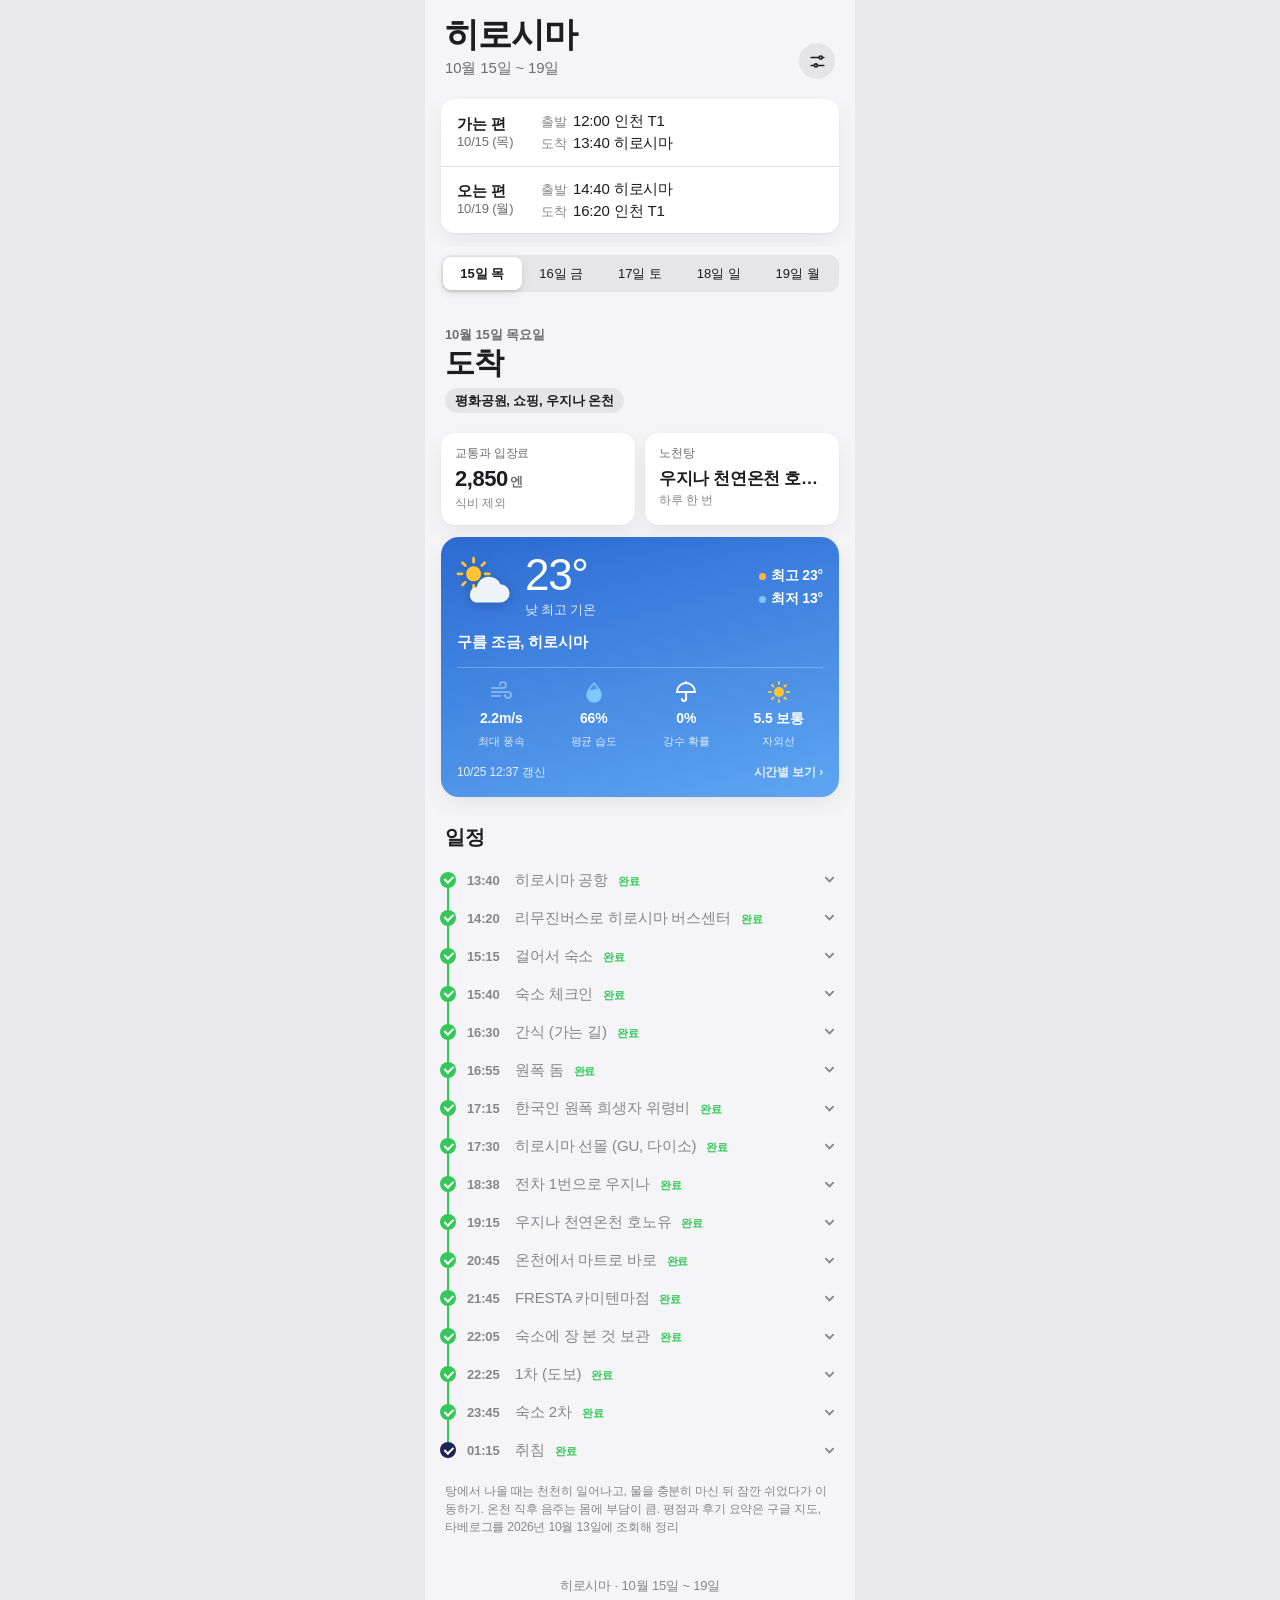
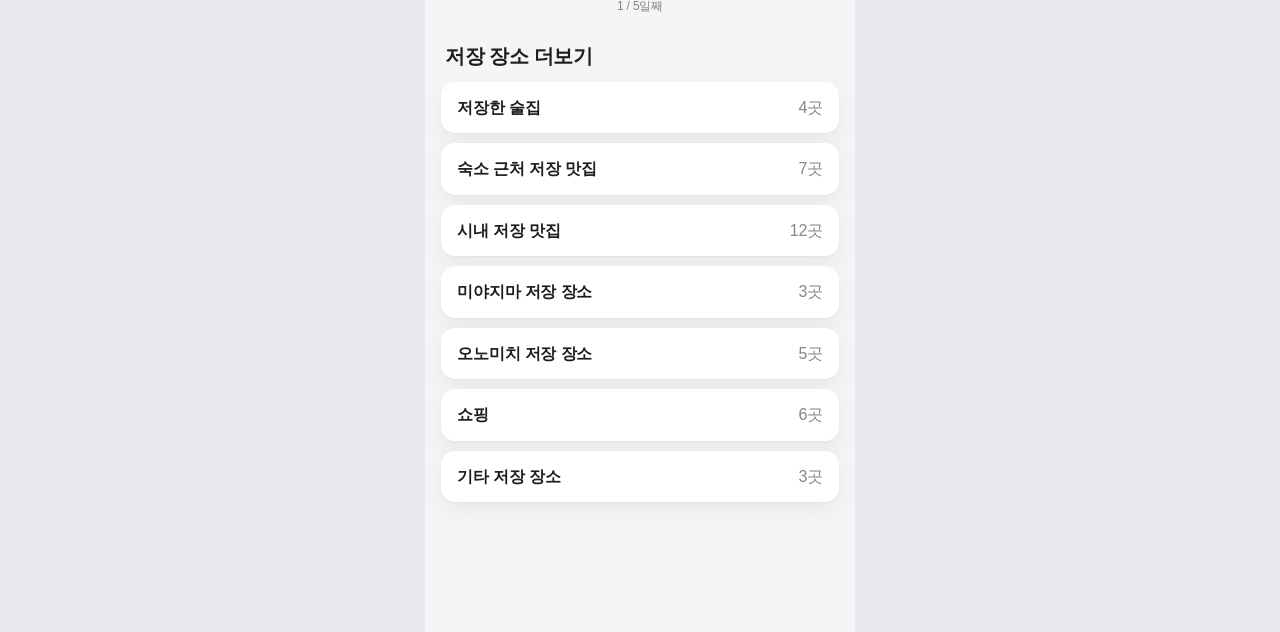
==== 2026-10-hiroshima/index.html @ 0b0b2876 "Import COPYTRIP travel planner from handoff archive" ====
<!doctype html>
<html lang="ko" class="motion">
<head>
<meta charset="utf-8">
<meta name="robots" content="noindex, nofollow">
<meta name="viewport" content="width=device-width, initial-scale=1, viewport-fit=cover">
<title>히로시마 동선</title>
<meta name="description" content="2026년 10월 15일부터 19일까지 히로시마 여행 일정. 미야지마, 오노미치, 저녁 온천과 이자카야 동선, 날씨와 지도 미리보기">
<meta property="og:type" content="website">
<meta property="og:site_name" content="히로시마 동선">
<meta property="og:title" content="히로시마 동선 2026.10.15 - 10.19">
<meta property="og:description" content="히로시마, 미야지마, 오노미치 4박 5일 일정. 날씨와 지도, 식당 평점과 후기 정리">
<meta property="og:locale" content="ko_KR">
<meta name="twitter:card" content="summary">
<meta name="twitter:title" content="히로시마 동선 2026.10.15 - 10.19">
<meta name="twitter:description" content="히로시마, 미야지마, 오노미치 4박 5일 일정. 날씨와 지도, 식당 평점과 후기 정리">
<meta name="theme-color" content="#f5f5f7" media="(prefers-color-scheme: light)">
<meta name="theme-color" content="#000000" media="(prefers-color-scheme: dark)">
<link rel="manifest" href="manifest.webmanifest">
<link rel="icon" type="image/png" href="icon-192.png">
<link rel="apple-touch-icon" sizes="180x180" href="icon-180.png">
<meta name="mobile-web-app-capable" content="yes">
<meta name="apple-mobile-web-app-capable" content="yes">
<meta name="apple-mobile-web-app-title" content="히로시마">
<meta name="apple-mobile-web-app-status-bar-style" content="default">
<link rel="stylesheet" href="../app.css">
</head>
<body>
<script src="../config.js"></script>
<script src="../app.js"></script>
</body>
</html>
---- app.css ----
:root {
  --bg: #f5f5f7;
  --card: #ffffff;
  --fill: rgba(118, 118, 128, .12);
  --shine: rgba(255, 255, 255, .55);
  --ink: #1d1d1f;
  --ink2: #6e6e73;
  --ink3: #86868b;
  --sep: rgba(60, 60, 67, .16);
  --blue: #0071e3;
  --green: #34c759;
  --orange: #ff9f0a;
  --red: #ff3b30;
  --indigo: #5856d6;
  --bar: rgba(245, 245, 247, .72);
  --shadow: 0 1px 2px rgba(0, 0, 0, .04), 0 8px 24px rgba(0, 0, 0, .06);
  --outer: #e8e8ed;
  --ease: cubic-bezier(.22, 1, .36, 1);
  --spring: cubic-bezier(.32, .72, 0, 1);
}
@media (prefers-color-scheme: dark) {
  :root {
    --bg: #000000;
    --card: #1c1c1e;
    --fill: rgba(118, 118, 128, .24);
    --shine: rgba(255, 255, 255, .08);
    --ink: #f5f5f7;
    --ink2: #a1a1a6;
    --ink3: #86868b;
    --sep: rgba(84, 84, 88, .55);
    --blue: #2997ff;
    --green: #30d158;
    --orange: #ff9f0a;
    --red: #ff453a;
    --indigo: #7d7aff;
    --bar: rgba(22, 22, 23, .72);
    --shadow: none;
    --outer: #0b0b0c;
  }
}
* { box-sizing: border-box; -webkit-tap-highlight-color: transparent; }
/* 홈 화면 앱에서 화면 끝 튕김, 두 번 탭 확대, 버튼 길게 누르기 메뉴를 막아 앱처럼 동작하게 함 */
html, body { overscroll-behavior: none; overflow-x: clip; }
/* 맨 위에서 끌어내리면 화면이 따라 내려오며 새로고침 안내가 위에서 드러남 */
body { position: relative; }
/* iOS 기본 새로고침처럼 당기는 만큼 살이 하나씩 나타나고, 불러오는 동안 12단계로 회전 */
/* 화면을 transform 으로 내리면 iOS 에서 body 밖이 잘려 안내가 안 보여서, 위쪽 여백을 늘려 내리고 안내는 화면 상단에 고정 */
#ptr { position: fixed; z-index: 9; top: 0; left: 50%; transform: translateX(-50%); width: 100%; max-width: 430px; height: 0; overflow: hidden; display: flex; align-items: center; justify-content: center; color: var(--ink2); }
#ptr svg { width: 28px; height: 28px; }
#ptr rect { opacity: 0; transition: opacity .12s; }
#ptr.load svg { animation: spin .9s steps(12) infinite; }
@keyframes spin { to { transform: rotate(360deg); } }
html { touch-action: manipulation; }
button, .btn, .seg, #nowcap, .past-sum, .wx.tap, summary { -webkit-user-select: none; user-select: none; -webkit-touch-callout: none; }
html { background: var(--outer); }
body {
  margin: 0 auto; max-width: 430px; min-height: 100vh; background: var(--bg); color: var(--ink);
  font: 16px/1.47 -apple-system, BlinkMacSystemFont, "SF Pro Text", "Apple SD Gothic Neo", "Noto Sans KR", sans-serif;
  letter-spacing: -0.01em; -webkit-font-smoothing: antialiased; -webkit-text-size-adjust: 100%;
  padding-bottom: env(safe-area-inset-bottom);
}
button { font: inherit; color: inherit; }
a { color: var(--blue); text-decoration: none; }

.hero { padding: 16px 20px 6px; display: flex; align-items: flex-end; justify-content: space-between; }
.hero h1 { margin: 0; font-size: 34px; font-weight: 700; letter-spacing: -0.03em; line-height: 1.1; }
.hero p { margin: 4px 0 0; color: var(--ink2); font-size: 15px; }
.icon-btn {
  width: 36px; height: 36px; border-radius: 50%; border: 0; background: var(--fill);
  display: grid; place-items: center; cursor: pointer; flex: 0 0 auto;
}
.icon-btn svg { width: 19px; height: 19px; }
.offline { margin: 8px 20px 0; font-size: 13px; color: var(--orange); }

.group { margin: 14px 16px 0; background: var(--card); border-radius: 14px; box-shadow: var(--shadow); overflow: hidden; }
.row { display: grid; grid-template-columns: 72px 1fr; gap: 0 12px; padding: 11px 16px; align-items: center; }
.row + .row { border-top: .5px solid var(--sep); }
.row .k { font-size: 13px; color: var(--ink2); line-height: 1.3; }
.row .k b { display: block; color: var(--ink); font-size: 15px; font-weight: 600; }
.leg { font-size: 15px; font-variant-numeric: tabular-nums; }
.leg span { color: var(--ink3); font-size: 13px; display: inline-block; width: 32px; }

.bar {
  position: sticky; top: 0; z-index: 5; margin-top: 14px; padding: 8px 16px 10px;
  background: var(--bar); -webkit-backdrop-filter: saturate(180%) blur(20px); backdrop-filter: saturate(180%) blur(20px);
  border-bottom: .5px solid transparent; transition: border-color .3s;
}
.bar.stuck { border-bottom-color: var(--sep); }
.seg { position: relative; display: flex; background: var(--fill); border-radius: 10px; padding: 2px; }
.seg button {
  position: relative; z-index: 1; flex: 1; border: 0; background: none; padding: 7px 0; font-size: 13px; font-weight: 500;
  border-radius: 8px; cursor: pointer; color: var(--ink);
}
.seg button[aria-selected="true"] { font-weight: 600; }
.seg-pill {
  position: absolute; top: 2px; bottom: 2px; left: 0; border-radius: 8px; background: var(--card);
  box-shadow: 0 3px 8px rgba(0, 0, 0, .12), 0 3px 1px rgba(0, 0, 0, .04);
}
.motion .seg-pill { transition: transform .45s var(--spring), width .45s var(--spring); }
@media (prefers-color-scheme: dark) { .seg-pill { background: #636366; } }

#day { padding: 0 16px; }
.day-hero { padding: 22px 4px 4px; }
.eyebrow { font-size: 13px; font-weight: 600; color: var(--ink2); }
.day-hero h2 { margin: 2px 0 0; font-size: 30px; line-height: 1.15; letter-spacing: -0.03em; }
.day-hero .point { display: inline-block; margin-top: 8px; padding: 3px 10px; border-radius: 999px; background: var(--fill); font-size: 13px; font-weight: 600; }
.stats { display: grid; grid-template-columns: minmax(0, 1fr) minmax(0, 1fr); gap: 10px; margin-top: 16px; }
.stat { background: var(--card); border-radius: 14px; padding: 12px 14px; box-shadow: var(--shadow); }
.stat:only-child { grid-column: 1 / -1; }
.stat .l { font-size: 12px; color: var(--ink2); }
.stat .v { font-size: 22px; font-weight: 700; letter-spacing: -0.02em; font-variant-numeric: tabular-nums; }
.stat .v small { font-size: 13px; font-weight: 600; color: var(--ink2); margin-left: 2px; }
.stat .v.txt { font-size: 17px; padding-top: 4px; white-space: nowrap; overflow: hidden; text-overflow: ellipsis; }
.stat .s { font-size: 12px; color: var(--ink3); }

.notice { margin-top: 12px; border-radius: 14px; padding: 12px 14px; display: flex; gap: 10px; font-size: 14px; }
.notice svg { flex: 0 0 20px; height: 20px; margin-top: 1px; }
.notice b { display: block; margin-bottom: 2px; }
.notice.towel { background: rgba(255, 159, 10, .14); }
.notice.towel svg { color: var(--orange); }
.notice.rain { background: rgba(0, 113, 227, .1); }
.notice.rain svg { color: var(--blue); }
.notice ul { margin: 4px 0 0; padding-left: 18px; }


.sec { margin: 26px 4px 10px; font-size: 20px; font-weight: 700; letter-spacing: -0.02em; }

.tl { position: relative; list-style: none; margin: 0; padding: 0 0 0 22px; }
.tl::before { content: ""; position: absolute; left: 6px; top: var(--tl-top, 8px); bottom: 8px; width: 2px; border-radius: 1px; background: var(--sep); }
.it { position: relative; margin-bottom: 12px; scroll-margin-top: 110px; }
.dot { position: absolute; left: -22px; top: 18px; width: 14px; height: 14px; border-radius: 50%; background: var(--card); border: 3px solid var(--ink3); }
.it.now .dot { border-color: var(--green); background: var(--green); }
.motion .it.now .dot::after {
  content: ""; position: absolute; inset: -6px; border-radius: 50%; background: var(--green); opacity: .35;
  animation: pulse 2s var(--ease) infinite;
}
/* 첫 로딩 동안 보이는 자리표시. 효과를 끄면 빛 흐름 없이 회색 상자만 */
.skel { padding: 22px 4px 0; }
.sk { position: relative; overflow: hidden; background: var(--fill); border-radius: 12px; }
.motion .sk::after {
  content: ""; position: absolute; inset: 0; transform: translateX(-100%);
  background: linear-gradient(90deg, transparent, var(--shine), transparent);
  animation: shimmer 1.2s ease-in-out infinite;
}
@keyframes shimmer { to { transform: translateX(100%); } }
.sk-eyebrow { width: 38%; height: 14px; border-radius: 7px; }
.sk-title { width: 52%; height: 32px; margin-top: 8px; border-radius: 10px; }
.sk-point { width: 34%; height: 24px; margin-top: 10px; border-radius: 999px; }
.sk-row { display: grid; grid-template-columns: 1fr 1fr; gap: 10px; margin-top: 16px; }
.sk-stat { height: 92px; border-radius: 14px; }
.sk-wx { height: 210px; margin-top: 12px; border-radius: 18px; }
.sk-sec { width: 22%; height: 22px; margin: 26px 0 12px; border-radius: 8px; }
.sk-card { height: 120px; margin: 0 0 12px 22px; border-radius: 16px; }
.sk-k { width: 56px; height: 34px; border-radius: 8px; }
.sk-leg { width: 75%; height: 16px; margin: 4px 0; border-radius: 6px; }
.sk-tab { flex: 1; height: 30px; margin: 0 2px; border-radius: 8px; }
.sk-exh { width: 40%; height: 22px; margin: 26px 4px 12px; border-radius: 8px; }
.sk-ex { height: 52px; margin: 0 0 10px; border-radius: 14px; }
.sk-line { width: 60%; height: 44px; margin: 0 0 12px 22px; border-radius: 10px; }
@keyframes pulse { 0% { transform: scale(.6); opacity: .45; } 100% { transform: scale(1.8); opacity: 0; } }
/* 펼치고 접는 동안에는 한 줄 요약을 카드 위에 겹쳐 두고 서로 교차해서 나타나고 사라지게 함 */
.it.past.swap .past-sum { display: flex; position: absolute; top: 0; left: 0; pointer-events: none; }
.it.past:not(.open) .card { display: none; }
.past-sum { all: unset; display: none; align-items: baseline; gap: 10px; padding: 6px 4px; cursor: pointer; width: calc(100% - 8px); }
.it.past:not(.open) .past-sum { display: flex; }
.it.past:not(.open) { margin-bottom: 4px; }
.past-sum .time { color: var(--ink3); min-width: 38px; }
.past-sum .t { font-size: 15px; font-weight: 500; color: var(--ink3); white-space: nowrap; overflow: hidden; text-overflow: ellipsis; }
.past-sum .done { font-size: 11px; font-weight: 700; color: var(--green); white-space: nowrap; }
.past-sum .chev, .fold .chev { display: inline-flex; color: var(--ink3); }
.past-sum .chev { margin-left: auto; align-self: center; }
.past-sum .chev svg, .fold .chev svg { width: 11px; height: 11px; }
.past-sum .chev svg { transform: rotate(90deg); }
.fold { display: none; align-items: center; gap: 3px; font-size: 12px; font-weight: 600; color: var(--ink3); white-space: nowrap; }
.fold .chev svg { transform: rotate(-90deg); }
.it.past.open .it-head { justify-content: flex-start; }
.it.past.open .it-head .cost { margin-left: auto; }
.it.past.open .fold { display: inline-flex; margin-left: auto; }
.it.past.open .cost + .fold { margin-left: 0; }
.it.past .dot { width: 16px; height: 16px; left: -23px; border: 0; background: var(--green); }
.it.past:not(.open) .dot { top: 9px; }
.it.past .dot::after { content: ''; position: absolute; left: 5.5px; top: 2.5px; width: 3.5px; height: 7px; border: solid #fff; border-width: 0 2px 2px 0; transform: rotate(45deg); }
.it.past.open .it-head { cursor: pointer; }
.day-peek { position: absolute; pointer-events: none; padding: 0 16px; }
.tl-done { position: absolute; left: 6px; top: var(--tl-top, 8px); width: 2px; border-radius: 1px; background: var(--green); }
.motion .tl-done { transition: height .4s var(--ease); }
.card { background: var(--card); border-radius: 16px; padding: 14px 16px; box-shadow: var(--shadow); }
.it.now .card { box-shadow: 0 0 0 2px var(--green), var(--shadow); }
.it-head { display: flex; justify-content: space-between; gap: 10px; align-items: baseline; }
.time { font-size: 13px; font-weight: 600; color: var(--ink2); font-variant-numeric: tabular-nums; }
.now-chip { font-size: 11px; font-weight: 700; color: #fff; background: var(--green); border-radius: 999px; padding: 1px 7px; margin-left: 6px; }
.cost { font-size: 13px; color: var(--ink2); font-variant-numeric: tabular-nums; white-space: nowrap; }
.title { font-size: 17px; font-weight: 600; letter-spacing: -0.02em; margin-top: 2px; }
.rec { font-size: 11px; font-weight: 700; color: var(--indigo); background: rgba(88, 86, 214, .12); border-radius: 5px; padding: 1px 6px; margin-left: 6px; vertical-align: 2px; }
.move .card { background: transparent; box-shadow: none; padding: 6px 4px; }
.move .dot { width: 10px; height: 10px; left: -20px; top: 12px; border-width: 2px; }
.move .title { font-size: 15px; font-weight: 500; }
/* 이동 항목은 진행 중이어도 배경 없이, 테두리와 그 안쪽 여백만 더함 */
.move.now .card { padding: 12px 16px; border-radius: 16px; box-shadow: 0 0 0 2px var(--green); }
.move.now .dot { top: 18px; }
.note { font-size: 14px; color: var(--ink2); margin-top: 4px; }
.note div + div, .tip div + div { margin-top: 2px; }
.tip { font-size: 14px; color: var(--ink2); margin-top: 8px; padding-left: 10px; border-left: 2px solid var(--orange); }
.pills { display: flex; flex-wrap: wrap; gap: 6px; margin-top: 8px; }
.pill { font-size: 12px; font-weight: 600; border-radius: 6px; padding: 2px 7px; background: var(--fill); font-variant-numeric: tabular-nums; }
.pill small { font-weight: 500; color: var(--ink2); margin-left: 3px; }
.pill.g { color: var(--blue); }
.pill.t { color: var(--orange); }

.acts { display: flex; flex-wrap: wrap; gap: 8px; margin-top: 12px; }
.btn {
  display: inline-flex; align-items: center; justify-content: center; gap: 4px; min-height: 32px; padding: 0 14px;
  border-radius: 999px; border: 0; background: var(--fill); color: var(--blue); font-size: 14px; font-weight: 600; cursor: pointer;
}
.btn.fill { background: var(--blue); color: #fff; }
.motion .btn, .motion .icon-btn, .motion .opt-pick { transition: transform .15s var(--ease), opacity .15s; }
.motion .btn:active, .motion .icon-btn:active, .motion .opt-pick:active { transform: scale(.96); opacity: .8; }
.btn:disabled { opacity: .5; }

.disc { margin-top: 10px; }
.disc-btn { border: 0; background: none; padding: 0; color: var(--blue); font-size: 14px; font-weight: 600; cursor: pointer; display: inline-flex; align-items: center; gap: 4px; }
.disc-btn svg { width: 12px; height: 12px; }
.motion .disc-btn svg { transition: transform .3s var(--ease); }
.disc.open .disc-btn svg { transform: rotate(90deg); }
.disc-body { display: grid; grid-template-rows: 0fr; }
.motion .disc-body { transition: grid-template-rows .35s var(--ease); }
.disc.open .disc-body { grid-template-rows: 1fr; }
.disc-body > div { overflow: hidden; }
.rv-list { margin: 4px 0 0; padding: 0; list-style: none; font-size: 14px; }
.rv-list li { position: relative; padding-left: 18px; margin-top: 4px; }
.rv-list li::before { position: absolute; left: 0; top: 0; font-weight: 700; }
.rv-list.pro li::before { content: "+"; color: var(--green); }
.rv-list.con li::before { content: "\2212"; color: var(--red); }
.rv-cap { font-size: 12px; font-weight: 600; color: var(--ink2); margin-top: 10px; }

.choice-tag { display: flex; align-items: center; gap: 8px; font-size: 15px; font-weight: 700; color: var(--blue); margin-top: 2px; }
.choice-hint { font-size: 12px; color: var(--ink3); font-weight: 500; }
.opts { display: grid; gap: 8px; margin-top: 10px; }
.opt { border-radius: 12px; background: var(--bg); padding: 12px; border: 1.5px solid transparent; }
.motion .opt { transition: border-color .25s, background .25s, opacity .25s; }
.opt.on { border-color: var(--blue); background: rgba(0, 113, 227, .06); }
.opts.picked:not(.multi) .opt:not(.on) { opacity: .55; }
.opt-pick { all: unset; display: flex; align-items: center; gap: 10px; cursor: pointer; width: 100%; }
.opt-row { display: flex; align-items: center; gap: 8px; }
.opt-more { all: unset; display: none; flex: 0 0 auto; padding: 6px; margin: -6px -4px -6px 0; color: var(--ink3); cursor: pointer; -webkit-user-select: none; user-select: none; -webkit-touch-callout: none; touch-action: manipulation; }
.opt-more svg { display: block; width: 12px; height: 12px; transform: rotate(90deg); }
.motion .opt-more svg { transition: transform .3s var(--ease); }
.opt.peek .opt-more svg { transform: rotate(-90deg); }
.opt-body { display: grid; grid-template-rows: 1fr; }
.opt-body > div { overflow: hidden; min-height: 0; }
.motion .opt-body { transition: grid-template-rows .3s var(--ease); }
.opt:not(.on):not(.bare) .opt-more { display: block; }
.opt:not(.on):not(.peek) .opt-body { grid-template-rows: 0fr; }
.chk { flex: 0 0 22px; height: 22px; }
.chk circle { fill: none; stroke: var(--ink3); stroke-width: 1.5; }
.chk path { fill: none; stroke: #fff; stroke-width: 2.2; stroke-linecap: round; stroke-linejoin: round; stroke-dasharray: 14; stroke-dashoffset: 14; }
.on .chk circle { fill: var(--blue); stroke: var(--blue); }
.on .chk path { stroke-dashoffset: 0; }
.motion .chk circle { transition: fill .2s, stroke .2s; }
.motion .chk path { transition: stroke-dashoffset .3s .08s var(--ease); }
.opt .title { font-size: 16px; margin: 0; }

.motion .rv { opacity: 0; transform: translateY(18px) scale(.985); transition: opacity .7s var(--ease), transform .7s var(--ease); }
.motion .rv.in { opacity: 1; transform: none; }

#extras { padding: 0 16px 120px; }
.ex { background: var(--card); border-radius: 14px; margin-bottom: 10px; box-shadow: var(--shadow); overflow: hidden; }
.ex > summary { list-style: none; cursor: pointer; padding: 14px 16px; font-weight: 600; display: flex; justify-content: space-between; }
.ex > summary::-webkit-details-marker { display: none; }
.ex > summary span { color: var(--ink3); font-weight: 500; }
.ex .card { box-shadow: none; border-radius: 0; border-top: .5px solid var(--sep); }
.foot { font-size: 12px; color: var(--ink3); margin: 16px 4px 0; }
.trip-foot { margin: 40px 4px 0; text-align: center; font-size: 13px; color: var(--ink3); line-height: 1.6; }
.trip-foot .n { font-size: 12px; font-variant-numeric: tabular-nums; }

#nowcap {
  position: fixed; left: 50%; bottom: calc(16px + env(safe-area-inset-bottom)); z-index: 8; width: max-content; max-width: calc(min(430px, 100vw) - 64px);
  transform: translate(-50%, calc(100% + 40px + env(safe-area-inset-bottom))); visibility: hidden; border: .5px solid var(--sep); border-radius: 999px; padding: 8px 8px 8px 20px; text-align: left; cursor: pointer;
  background: var(--bar); -webkit-backdrop-filter: saturate(180%) blur(20px); backdrop-filter: saturate(180%) blur(20px);
  box-shadow: 0 10px 30px rgba(0, 0, 0, .18); display: grid; grid-template-columns: 1fr auto; gap: 0 10px; align-items: center;
}
.motion #nowcap { transition: transform .5s var(--spring), visibility 0s .5s; }
#nowcap.show { transform: translate(-50%, 0); visibility: visible; }
.motion #nowcap.show { transition: transform .5s var(--spring), visibility 0s; }
#nowcap .a { min-width: 0; font-size: 15px; font-weight: 600; white-space: nowrap; overflow: hidden; text-overflow: ellipsis; }
#nowcap .b { min-width: 0; font-size: 13px; color: var(--ink2); white-space: nowrap; overflow: hidden; text-overflow: ellipsis; }
#nowcap .go { grid-row: span 2; grid-column: 2; color: #fff; background: var(--blue); border-radius: 999px; padding: 8px 14px; font-weight: 600; font-size: 14px; }

.sheet { position: fixed; inset: 0; z-index: 20; display: flex; align-items: flex-end; justify-content: center; visibility: hidden; }
.sheet.open { visibility: visible; }
.scrim { position: absolute; inset: 0; background: rgba(0, 0, 0, .4); opacity: 0; }
.panel {
  position: relative; width: 100%; max-width: 430px; background: var(--bg); border-radius: 14px 14px 0 0;
  transform: translateY(calc(100% + env(safe-area-inset-bottom, 0px) + 24px)); display: flex; flex-direction: column; max-height: 92vh;
  padding-bottom: env(safe-area-inset-bottom, 0px);
}
.motion .sheet { transition: visibility 0s .5s; }
.motion .sheet.open { transition: visibility 0s; }
.motion .scrim { transition: opacity .4s var(--ease); }
.motion .panel { transition: transform .5s var(--spring); }
.sheet.open .scrim { opacity: 1; }
.sheet.open .panel { transform: none; }
.grab { width: 36px; height: 5px; border-radius: 3px; background: var(--ink3); opacity: .5; margin: 6px auto 0; }
.panel-head { display: flex; justify-content: space-between; align-items: center; padding: 10px 16px; }
.panel-head b { font-size: 17px; }
#map-frame { height: 74vh; }
.wx { margin-top: 12px; border-radius: 18px; padding: 16px; box-shadow: var(--shadow); }
.wx-sky { color: #fff; background: linear-gradient(165deg, #2c6bd3, #5ea6f2); }
.wx-sky.cloud { background: linear-gradient(165deg, #56688a, #8a9cb6); }
.wx-sky.rain { background: linear-gradient(165deg, #2e3c5c, #56688a); }
.wx-sky.night { background: linear-gradient(165deg, #141b45, #2d3a78); }
.wx.tap { cursor: pointer; }
.wx.tap:active { transform: scale(.985); }
.motion .wx.tap { transition: transform .2s var(--ease); }
.wx-hero { display: grid; grid-template-columns: auto 1fr auto; align-items: center; gap: 12px; }
.wx-ic { display: block; width: 56px; height: 56px; filter: drop-shadow(0 2px 6px rgba(0, 0, 0, .18)); }
.wx-ic svg { width: 100%; height: 100%; display: block; }
.wx-t b { display: block; font-size: 44px; font-weight: 300; line-height: 1; letter-spacing: -0.03em; font-variant-numeric: tabular-nums; }
.wx-t span { font-size: 13px; opacity: .85; }
.wx-hl { display: flex; flex-direction: column; gap: 2px; font-size: 14px; font-weight: 600; text-align: right; font-variant-numeric: tabular-nums; }
.wx-hl .hi::before { content: ''; display: inline-block; width: 7px; height: 7px; margin-right: 5px; border-radius: 50%; background: #FFB347; }
.wx-hl .lo::before { content: ''; display: inline-block; width: 7px; height: 7px; margin-right: 5px; border-radius: 50%; background: #7CC8FF; }
.wx-hero.big .wx-ic { width: 76px; height: 76px; }
.wx-hero.big .wx-t b { font-size: 60px; }
.wx-line { margin-top: 10px; font-size: 15px; font-weight: 600; }
.wx-metrics { display: grid; grid-template-columns: repeat(4, 1fr); gap: 4px; margin-top: 14px; padding-top: 12px; border-top: .5px solid rgba(255, 255, 255, .25); text-align: center; }
.wx-m i { display: block; width: 24px; height: 24px; margin: 0 auto 4px; color: #fff; }
.wx-m i svg { width: 100%; height: 100%; display: block; }
.wx-m b { display: block; font-size: 14px; font-variant-numeric: tabular-nums; white-space: nowrap; }
.wx-m span { font-size: 11px; opacity: .8; }
.wx-foot { display: flex; justify-content: space-between; gap: 8px; margin-top: 12px; font-size: 12px; opacity: .85; }
.wx-more { font-weight: 700; opacity: 1; }
.wx-more::after { content: ' ›'; }
#wx-body { overflow-y: auto; min-height: 0; flex: 1; padding: 0 16px 16px; overscroll-behavior: contain; }
#wx-body .wx-sky { border-radius: 18px; padding: 18px 16px; }
.wx-panel { margin-top: 10px; border-radius: 18px; padding: 12px 0 10px; background: #141b38; color: #fff; }
.wx-seg { display: flex; margin: 0 12px; padding: 3px; border-radius: 12px; background: rgba(255, 255, 255, .08); }
.wx-seg button { flex: 1; border: 0; background: none; color: rgba(255, 255, 255, .6); font-size: 14px; font-weight: 600; padding: 7px 0; border-radius: 9px; cursor: pointer; }
.wx-seg button[aria-selected="true"] { background: #fff; color: #141b38; }
.motion .wx-seg button { transition: background .25s var(--ease), color .25s var(--ease); }
.wx-day { margin: 12px 16px 4px; font-size: 12px; opacity: .7; }
.wx-strip { overflow-x: auto; -webkit-overflow-scrolling: touch; scrollbar-width: none; }
.wx-strip::-webkit-scrollbar { display: none; }
.wx-hsvg { display: block; }
.wx-hsvg text { fill: #fff; text-anchor: middle; font-size: 12px; font-family: inherit; }
.wx-hsvg text.t { fill: rgba(255, 255, 255, .75); font-size: 11px; }
.wx-hsvg text.v { font-size: 14px; font-weight: 600; }
.wx-hsvg text.p { fill: #8FB8E8; font-size: 11px; font-weight: 600; }
.wx-hsvg text.p.wet { fill: #5AB4FF; }
.wx-note { margin: 6px 16px 0; font-size: 11px; opacity: .6; }
.wx-empty { margin: 12px 16px; font-size: 13px; opacity: .8; }
.wx-upd { margin: 10px 4px 0; font-size: 12px; color: var(--ink3); }
#map-frame iframe { display: block; width: 100%; height: 100%; border: 0; }
.set { margin: 4px 16px 24px; background: var(--card); border-radius: 12px; }
.set-row { display: flex; align-items: center; justify-content: space-between; gap: 12px; padding: 12px 16px; }
.set-row small { display: block; color: var(--ink2); font-size: 13px; }
.set-row.col { display: block; }
.lang-seg { display: flex; background: var(--fill); border-radius: 9px; padding: 2px; margin-top: 10px; }
.lang-seg button { flex: 1; border: 0; background: none; font: inherit; font-size: 13px; font-weight: 600; padding: 7px 0; border-radius: 7px; color: var(--ink); -webkit-user-select: none; user-select: none; -webkit-touch-callout: none; touch-action: manipulation; }
.lang-seg button[aria-checked="true"] { background: var(--card); box-shadow: 0 1px 4px rgba(0,0,0,.12); }
.switch { position: relative; width: 51px; height: 31px; flex: 0 0 51px; }
.switch input { position: absolute; opacity: 0; inset: 0; margin: 0; cursor: pointer; z-index: 1; }
.switch span { position: absolute; inset: 0; border-radius: 16px; background: var(--fill); transition: background .25s; }
.switch span::after {
  content: ""; position: absolute; top: 2px; left: 2px; width: 27px; height: 27px; border-radius: 50%; background: #fff;
  box-shadow: 0 3px 8px rgba(0, 0, 0, .15); transition: transform .3s var(--spring);
}
.switch input:checked + span { background: var(--green); }
.switch input:checked + span::after { transform: translateX(20px); }
.err { color: var(--red); font-size: 13px; margin-top: 8px; }
.upd-acts { display: grid; grid-template-columns: 1fr 1fr; gap: 10px; padding: 4px 16px 18px; }
.upd-acts .btn { justify-content: center; text-align: center; padding: 12px 0; }
.rain-desc { margin: 0 16px 10px; font-size: 14px; color: var(--ink2); }
#rain-body { padding: 0 16px 28px; display: grid; gap: 8px; }
.rain-day { all: unset; cursor: pointer; display: block; background: var(--card); border-radius: 12px; padding: 12px 14px; }
.rain-day b { display: block; font-size: 16px; }
.rain-day span { font-size: 14px; color: var(--ink2); }
/* 취침 카드: 밤하늘 배경, 선으로 그린 초승달 */
.it.sleep .dot { border-color: #6c7bdc; background: #1c2456; }
.sleep-card { position: relative; overflow: hidden; color: #fff; padding: 16px 16px 15px;
  background: radial-gradient(1.5px 1.5px at 18% 30%, #fff8 50%, transparent 51%), radial-gradient(1px 1px at 64% 22%, #fff9 50%, transparent 51%),
  radial-gradient(1.5px 1.5px at 82% 70%, #fff7 50%, transparent 51%), radial-gradient(1px 1px at 40% 80%, #fff6 50%, transparent 51%),
  linear-gradient(165deg, #141b45, #2d3a78); }
.sleep-card .row { display: flex; align-items: center; gap: 14px; }
.sleep-card .moon { width: 40px; height: 40px; flex: none; filter: drop-shadow(0 0 10px rgba(255, 214, 107, .45)); }
.sleep-card .it-head .time { color: #fff; opacity: .75; }
.sleep-card .title { color: #fff; font-size: 17px; font-weight: 700; margin-top: 1px; }
.sleep-card .s { font-size: 13px; opacity: .8; margin-top: 3px; }
.sleep-card .fold { color: rgba(255, 255, 255, .7); }
/* 움직이는 아이콘은 날씨 카드와 날씨 시트(큰 아이콘, 지표 아이콘), 취침 카드만. 시간별 목록과 나머지 아이콘은 그대로 둠 */
.wx-hero .wx-ic svg, .wx-m svg { overflow: visible; }
.motion .wx-hero .wx-ic .a-sun, .motion .wx-m .a-sun { transform-box: fill-box; transform-origin: center; animation: a-spin 24s linear infinite; }
.motion .wx-hero .wx-ic .a-moon, .motion .sleep-card .a-moon { transform-box: fill-box; transform-origin: 50% 80%; animation: a-rock 6s ease-in-out infinite; }
.motion .wx-hero .wx-ic .a-cloud { animation: a-drift 5s ease-in-out infinite; }
.motion .wx-hero .wx-ic .a-cloud + .a-cloud { animation-delay: -2.5s; }
.motion .wx-hero .wx-ic .a-drops { animation: a-fall 1.2s linear infinite; }
.motion .wx-hero .wx-ic .a-bolt { animation: a-flash 4s infinite; }
.motion .wx-m .a-gust { animation: a-gust 2s linear infinite; }
.motion .wx-m .a-fill { animation: a-rise 1.4s cubic-bezier(.22,1,.36,1) both; }
.motion .wx-m .a-wave { animation: a-wave 2.4s linear infinite; }
.motion .wx-m .a-rain { animation: a-rain 1.4s ease-in infinite; }
.wx-m .a-gust, .wx-m .a-rain { opacity: 0; }
html:not(.motion) .wx-m .a-gust { opacity: 1; stroke-dasharray: none; }
@keyframes a-gust { 0% { stroke-dashoffset: 100; opacity: 1; } 100% { stroke-dashoffset: 0; opacity: 1; } }
@keyframes a-rise { from { transform: translateY(var(--d)); } to { transform: none; } }
@keyframes a-wave { to { transform: translateX(-12px); } }
@keyframes a-rain { 0% { transform: translateY(-5px); opacity: 0; } 30% { opacity: 1; } 85% { opacity: 1; } 100% { transform: translateY(0); opacity: 0; } }
@keyframes a-spin { to { transform: rotate(360deg); } }
@keyframes a-rock { 0%, 100% { transform: rotate(-7deg); } 50% { transform: rotate(7deg); } }
@keyframes a-drift { 0%, 100% { transform: translateX(-2px); } 50% { transform: translateX(2px); } }
@keyframes a-fall { 0% { transform: translateY(-4px); opacity: 0; } 25% { opacity: 1; } 100% { transform: translateY(5px); opacity: 0; } }
@keyframes a-flash { 0%, 88%, 100% { opacity: 1; } 91%, 96% { opacity: .25; } }
@media (prefers-reduced-motion: reduce) { html.motion * { animation: none !important; } }
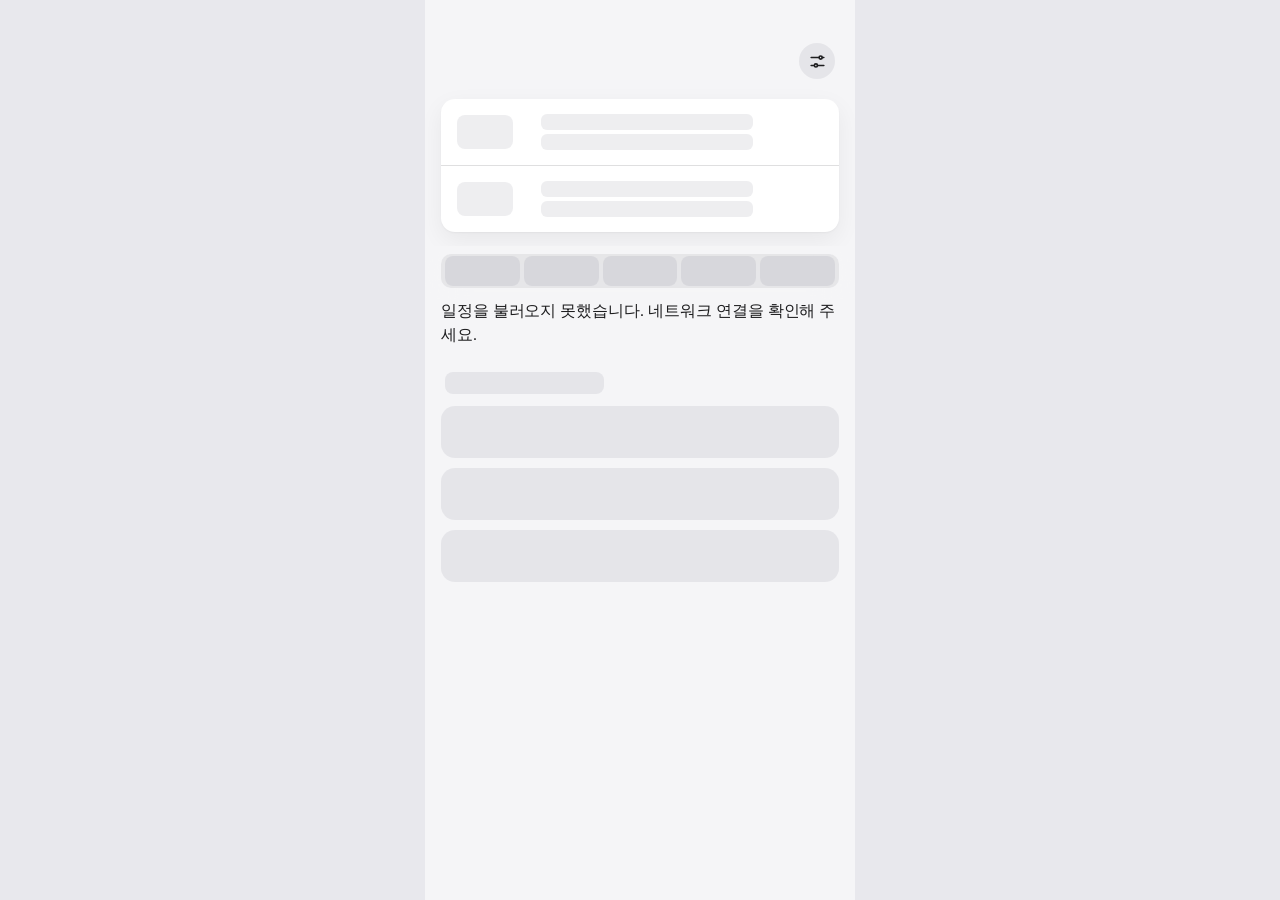
==== commit 267780f4: "Restyle itinerary details and configure COPYTRIP home screen icons" ====
--- a/2026-10-hiroshima/index.html
+++ b/2026-10-hiroshima/index.html
@@ -17,8 +17,8 @@
 <meta name="theme-color" content="#f5f5f7" media="(prefers-color-scheme: light)">
 <meta name="theme-color" content="#000000" media="(prefers-color-scheme: dark)">
 <link rel="manifest" href="manifest.webmanifest">
-<link rel="icon" type="image/png" href="icon-192.png">
-<link rel="apple-touch-icon" sizes="180x180" href="icon-180.png">
+<link rel="icon" type="image/png" href="copytrip-icon-192.png">
+<link rel="apple-touch-icon" sizes="180x180" href="copytrip-icon-180.png">
 <meta name="mobile-web-app-capable" content="yes">
 <meta name="apple-mobile-web-app-capable" content="yes">
 <meta name="apple-mobile-web-app-title" content="히로시마">
